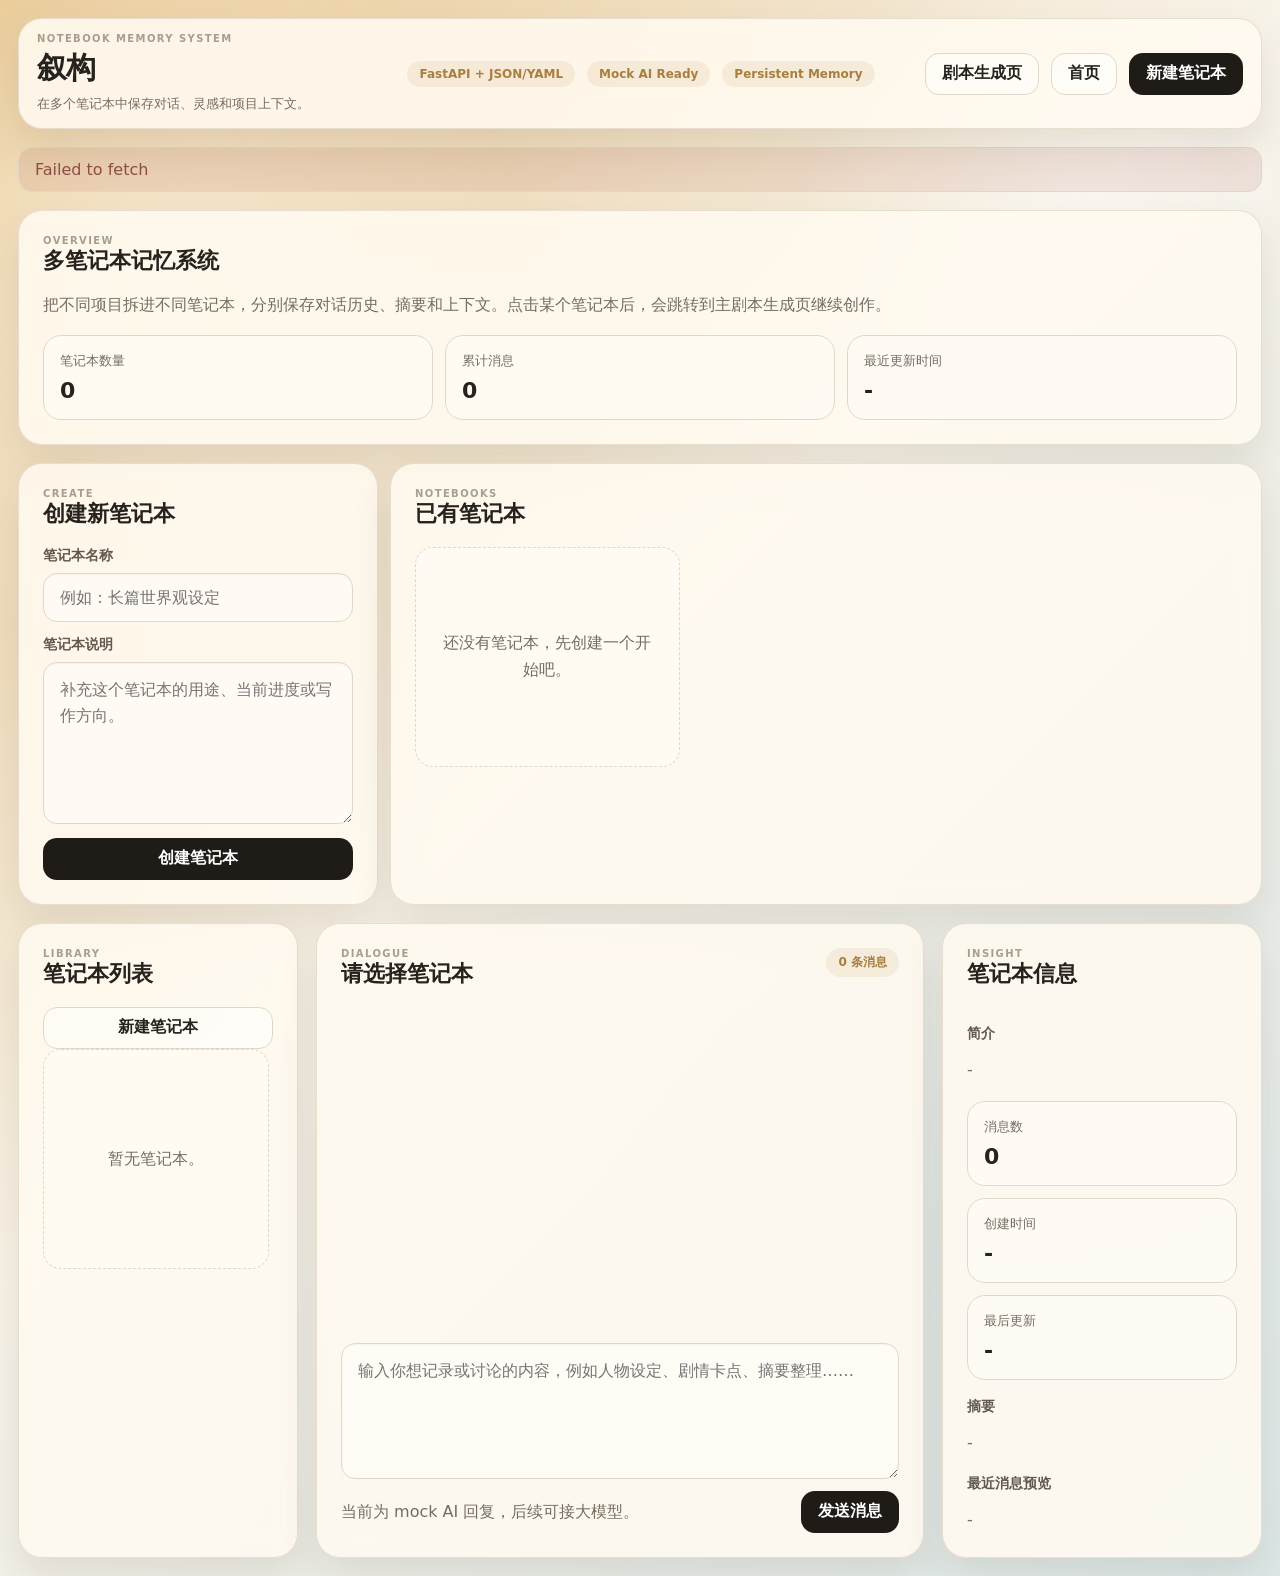
==== frontend/notebook.html @ 4c1ea576 "Add notebook memory flow and polish landing page" ====
<!DOCTYPE html>
<html lang="zh-CN">
<head>
  <meta charset="UTF-8">
  <meta name="viewport" content="width=device-width, initial-scale=1.0">
  <title>叙构 | 多笔记本记忆系统</title>
  <link rel="stylesheet" href="notebook-styles.css">
</head>
<body>
  <div class="page-shell">
    <header class="topbar">
      <div class="brand-block">
        <p class="eyebrow">Notebook Memory System</p>
        <h1>叙构</h1>
        <p class="brand-subtitle">在多个笔记本中保存对话、灵感和项目上下文。</p>
      </div>

      <div class="topbar-center">
        <span class="topbar-pill">FastAPI + JSON/YAML</span>
        <span class="topbar-pill">Mock AI Ready</span>
        <span class="topbar-pill">Persistent Memory</span>
      </div>

      <div class="top-actions">
        <button type="button" class="btn secondary" id="scriptGeneratorBtn">剧本生成页</button>
        <button type="button" class="btn secondary" id="homeBtn">首页</button>
        <button type="button" class="btn primary" id="newNotebookShortcutBtn">新建笔记本</button>
      </div>
    </header>

    <main class="app-main">
      <div class="status-banner info" id="statusBanner">正在加载笔记本列表……</div>

      <section class="home-view" id="homeView">
        <section class="panel hero-panel">
          <div>
            <p class="section-kicker">Overview</p>
            <h2>多笔记本记忆系统</h2>
          </div>
          <p class="muted">把不同项目拆进不同笔记本，分别保存对话历史、摘要和上下文。点击某个笔记本后，会跳转到主剧本生成页继续创作。</p>
          <div class="hero-metrics" id="heroMetrics">
            <article class="metric-card">
              <span>笔记本数量</span>
              <strong id="homeNotebookCount">0</strong>
            </article>
            <article class="metric-card">
              <span>累计消息</span>
              <strong id="homeMessageCount">0</strong>
            </article>
            <article class="metric-card">
              <span>最近更新时间</span>
              <strong id="homeUpdatedAt">-</strong>
            </article>
          </div>
        </section>

        <div class="home-grid">
          <section class="panel create-panel">
            <div class="panel-heading">
              <div>
                <p class="section-kicker">Create</p>
                <h2>创建新笔记本</h2>
              </div>
            </div>

            <form id="createNotebookForm" class="stack-form">
              <label class="field-group">
                <span class="field-label">笔记本名称</span>
                <input id="notebookTitleInput" name="title" type="text" maxlength="80" placeholder="例如：长篇世界观设定">
              </label>

              <label class="field-group">
                <span class="field-label">笔记本说明</span>
                <textarea id="notebookDescriptionInput" name="description" rows="5" maxlength="240" placeholder="补充这个笔记本的用途、当前进度或写作方向。"></textarea>
              </label>

              <button type="submit" class="btn primary full-width" id="createNotebookBtn">创建笔记本</button>
            </form>
          </section>

          <section class="panel notebooks-panel">
            <div class="panel-heading">
              <div>
                <p class="section-kicker">Notebooks</p>
                <h2>已有笔记本</h2>
              </div>
            </div>

            <div class="notebook-grid" id="homeNotebookGrid"></div>
          </section>
        </div>
      </section>

      <section class="workspace-view" id="workspaceView" hidden>
        <aside class="panel sidebar-panel">
          <div class="panel-heading">
            <div>
              <p class="section-kicker">Library</p>
              <h2>笔记本列表</h2>
            </div>
          </div>

          <div class="sidebar-actions">
            <button type="button" class="btn secondary full-width" id="sidebarCreateBtn">新建笔记本</button>
          </div>

          <div class="sidebar-list" id="sidebarNotebookList"></div>
        </aside>

        <section class="panel chat-panel">
          <div class="panel-heading">
            <div>
              <p class="section-kicker">Dialogue</p>
              <h2 id="chatNotebookTitle">请选择笔记本</h2>
            </div>
            <span class="validation-badge" id="chatMessageCount">0 条消息</span>
          </div>

          <div class="chat-stream" id="chatStream"></div>

          <form id="chatComposerForm" class="composer-panel">
            <textarea id="chatInput" rows="4" placeholder="输入你想记录或讨论的内容，例如人物设定、剧情卡点、摘要整理……"></textarea>
            <div class="composer-actions">
              <span class="muted">当前为 mock AI 回复，后续可接大模型。</span>
              <button type="submit" class="btn primary" id="sendMessageBtn">发送消息</button>
            </div>
          </form>
        </section>

        <aside class="panel summary-panel">
          <div class="panel-heading">
            <div>
              <p class="section-kicker">Insight</p>
              <h2>笔记本信息</h2>
            </div>
          </div>

          <div class="summary-block">
            <span class="field-label">简介</span>
            <p class="muted" id="summaryDescription">-</p>
          </div>

          <div class="summary-stats" id="summaryStats">
            <article class="summary-card">
              <span>消息数</span>
              <strong id="summaryMessageCount">0</strong>
            </article>
            <article class="summary-card">
              <span>创建时间</span>
              <strong id="summaryCreatedAt">-</strong>
            </article>
            <article class="summary-card">
              <span>最后更新</span>
              <strong id="summaryUpdatedAt">-</strong>
            </article>
          </div>

          <div class="summary-block">
            <span class="field-label">摘要</span>
            <p class="muted" id="summaryText">-</p>
          </div>

          <div class="summary-block">
            <span class="field-label">最近消息预览</span>
            <p class="muted" id="summaryLastMessage">-</p>
          </div>
        </aside>
      </section>
    </main>
  </div>

  <script src="notebook-app.js"></script>
</body>
</html>
---- frontend/notebook-styles.css ----
:root {
  color-scheme: light;
  font-family: "PingFang SC", "Microsoft YaHei", system-ui, -apple-system, BlinkMacSystemFont, sans-serif;
  --bg-gradient: linear-gradient(135deg, #e9c892 0%, #f8f3e8 45%, #dce8e8 100%);
  --paper: rgba(255, 250, 239, 0.88);
  --paper-strong: rgba(255, 252, 246, 0.94);
  --input-bg: rgba(255, 252, 246, 0.78);
  --border: #e1d7c8;
  --text: #26231f;
  --text-secondary: #746d61;
  --text-muted: #a79e90;
  --accent: #be9250;
  --accent-dark: #a97e3e;
  --primary: #1f1b16;
  --disabled-bg: #e4ded4;
  --disabled-text: #9c9489;
  --success-bg: rgba(190, 146, 80, 0.14);
  --warning-bg: rgba(233, 200, 146, 0.2);
  --error-bg: rgba(164, 86, 72, 0.12);
  --shadow-card: 0 18px 40px rgba(80, 60, 35, 0.12);
  --radius-lg: 24px;
  --radius-md: 18px;
  --radius-sm: 14px;
  --radius-pill: 999px;
}

* {
  box-sizing: border-box;
}

body {
  margin: 0;
  min-height: 100vh;
  color: var(--text);
  background:
    radial-gradient(circle at 12% 18%, rgba(255, 250, 239, 0.55), transparent 22%),
    radial-gradient(circle at 84% 12%, rgba(255, 255, 255, 0.38), transparent 16%),
    radial-gradient(circle at 72% 78%, rgba(220, 232, 232, 0.42), transparent 20%),
    var(--bg-gradient);
}

body::before {
  content: "";
  position: fixed;
  inset: 0;
  pointer-events: none;
  opacity: 0.18;
  background-image:
    radial-gradient(rgba(110, 92, 65, 0.22) 0.7px, transparent 0.7px),
    radial-gradient(rgba(255, 255, 255, 0.3) 0.9px, transparent 0.9px);
  background-position: 0 0, 18px 18px;
  background-size: 24px 24px, 36px 36px;
}

button,
input,
textarea {
  font: inherit;
}

button {
  border: 0;
}

.page-shell {
  position: relative;
  z-index: 1;
  display: flex;
  min-height: 100vh;
  flex-direction: column;
  gap: 18px;
  padding: 18px;
}

.topbar,
.panel {
  border: 1px solid rgba(225, 215, 200, 0.8);
  border-radius: var(--radius-lg);
  background: var(--paper);
  box-shadow: var(--shadow-card);
  backdrop-filter: blur(12px);
}

.topbar {
  display: grid;
  grid-template-columns: minmax(240px, 320px) 1fr auto;
  gap: 18px;
  align-items: center;
  padding: 14px 18px;
}

.brand-block,
.topbar-center,
.top-actions,
.hero-metrics,
.home-grid,
.sidebar-actions,
.composer-actions,
.summary-stats {
  display: flex;
  gap: 12px;
}

.brand-block {
  flex-direction: column;
  gap: 4px;
}

.topbar-center,
.top-actions,
.hero-metrics,
.summary-stats {
  flex-wrap: wrap;
  align-items: center;
}

.topbar-center {
  justify-content: center;
}

.brand-block h1,
.brand-block p,
.panel h2,
.panel p {
  margin: 0;
}

.brand-block h1 {
  font-size: 30px;
  letter-spacing: -0.04em;
}

.brand-subtitle,
.muted {
  color: var(--text-secondary);
  line-height: 1.65;
}

.brand-subtitle {
  font-size: 13px;
}

.eyebrow,
.section-kicker {
  color: var(--text-muted);
  font-size: 10px;
  font-weight: 700;
  letter-spacing: 0.14em;
  text-transform: uppercase;
}

.topbar-pill,
.validation-badge {
  display: inline-flex;
  align-items: center;
  justify-content: center;
  border-radius: var(--radius-pill);
  background: rgba(190, 146, 80, 0.12);
  color: var(--accent-dark);
  padding: 6px 12px;
  font-size: 12px;
  font-weight: 700;
}

.btn {
  display: inline-flex;
  min-height: 42px;
  align-items: center;
  justify-content: center;
  border: 1px solid var(--border);
  border-radius: 14px;
  background: rgba(255, 255, 255, 0.45);
  color: var(--text);
  padding: 0 16px;
  cursor: pointer;
  transition: transform 0.18s ease, box-shadow 0.18s ease, background 0.18s ease;
}

.btn:hover {
  background: rgba(255, 252, 246, 0.92);
  box-shadow: 0 10px 20px rgba(80, 60, 35, 0.08);
  transform: translateY(-1px);
}

.btn.primary {
  border-color: transparent;
  background: var(--primary);
  color: #fff;
  font-weight: 700;
}

.btn.secondary {
  font-weight: 600;
}

.btn:disabled {
  background: var(--disabled-bg);
  color: var(--disabled-text);
  cursor: not-allowed;
  box-shadow: none;
  transform: none;
}

.full-width {
  width: 100%;
}

.app-main {
  display: flex;
  flex: 1 1 auto;
  min-height: 0;
  flex-direction: column;
  gap: 18px;
}

.status-banner {
  border: 1px solid var(--border);
  border-radius: var(--radius-sm);
  background: rgba(255, 252, 246, 0.74);
  padding: 12px 16px;
  color: var(--text-secondary);
}

.status-banner.success {
  background: var(--success-bg);
  color: #7f5c29;
}

.status-banner.warning {
  background: var(--warning-bg);
  color: #866032;
}

.status-banner.error {
  background: var(--error-bg);
  color: #8d4f43;
}

.home-view,
.workspace-view {
  display: flex;
  min-height: 0;
  flex: 1 1 auto;
  flex-direction: column;
  gap: 18px;
}

.workspace-view {
  display: grid;
  grid-template-columns: minmax(240px, 280px) minmax(420px, 1fr) minmax(260px, 320px);
  align-items: stretch;
}

.panel {
  min-width: 0;
  min-height: 0;
  padding: 24px;
}

.panel-heading {
  display: flex;
  align-items: flex-start;
  justify-content: space-between;
  gap: 14px;
  margin-bottom: 18px;
}

.panel h2 {
  font-size: 22px;
  font-weight: 700;
}

.hero-panel {
  display: grid;
  gap: 16px;
}

.hero-metrics {
  display: grid;
  grid-template-columns: repeat(3, minmax(0, 1fr));
}

.metric-card,
.summary-card,
.notebook-card,
.sidebar-item,
.message-bubble {
  border: 1px solid var(--border);
  border-radius: var(--radius-md);
  background: rgba(255, 252, 246, 0.74);
}

.metric-card,
.summary-card {
  padding: 16px;
}

.metric-card span,
.summary-card span {
  display: block;
  color: var(--text-secondary);
  font-size: 13px;
}

.metric-card strong,
.summary-card strong {
  display: block;
  margin-top: 8px;
  font-size: 22px;
}

.home-grid {
  display: grid;
  grid-template-columns: minmax(280px, 360px) 1fr;
  align-items: stretch;
  min-height: 0;
}

.create-panel,
.notebooks-panel,
.sidebar-panel,
.chat-panel,
.summary-panel {
  display: flex;
  min-height: 0;
  flex-direction: column;
}

.stack-form,
.summary-block {
  display: grid;
  gap: 14px;
}

.field-group {
  display: grid;
  gap: 8px;
}

.field-label {
  color: #61594e;
  font-size: 14px;
  font-weight: 600;
}

input,
textarea {
  width: 100%;
  border: 1px solid var(--border);
  border-radius: var(--radius-sm);
  background: var(--input-bg);
  color: var(--text);
  padding: 14px 16px;
  box-shadow: inset 0 1px 2px rgba(0, 0, 0, 0.04);
}

textarea {
  resize: vertical;
  line-height: 1.65;
}

input:focus,
textarea:focus {
  outline: none;
  border-color: var(--accent);
  box-shadow: 0 0 0 4px rgba(190, 146, 80, 0.14);
}

.notebook-grid,
.sidebar-list,
.chat-stream {
  display: grid;
  gap: 12px;
  min-height: 0;
  overflow: auto;
  padding-right: 4px;
}

.notebook-grid {
  flex: 1 1 auto;
  grid-template-columns: repeat(auto-fill, minmax(220px, 1fr));
  max-height: clamp(320px, 58vh, 720px);
  align-content: start;
}

.sidebar-list {
  flex: 1 1 auto;
  max-height: clamp(320px, 62vh, 760px);
  align-content: start;
}

.notebook-card,
.sidebar-item {
  display: grid;
  gap: 10px;
  padding: 16px;
  cursor: pointer;
  transition: transform 0.18s ease, border-color 0.18s ease;
}

.notebook-card:hover,
.sidebar-item:hover,
.sidebar-item.active {
  border-color: var(--accent);
  transform: translateY(-1px);
}

.notebook-card strong,
.sidebar-item strong {
  font-size: 16px;
}

.meta-line {
  color: var(--text-secondary);
  font-size: 13px;
  line-height: 1.55;
}

.chat-stream {
  flex: 1 1 auto;
  align-content: start;
}

.notebook-grid::-webkit-scrollbar,
.sidebar-list::-webkit-scrollbar,
.chat-stream::-webkit-scrollbar {
  width: 10px;
}

.notebook-grid::-webkit-scrollbar-track,
.sidebar-list::-webkit-scrollbar-track,
.chat-stream::-webkit-scrollbar-track {
  border-radius: 999px;
  background: rgba(225, 215, 200, 0.42);
}

.notebook-grid::-webkit-scrollbar-thumb,
.sidebar-list::-webkit-scrollbar-thumb,
.chat-stream::-webkit-scrollbar-thumb {
  border-radius: 999px;
  background: rgba(190, 146, 80, 0.5);
}

.notebook-grid::-webkit-scrollbar-thumb:hover,
.sidebar-list::-webkit-scrollbar-thumb:hover,
.chat-stream::-webkit-scrollbar-thumb:hover {
  background: rgba(169, 126, 62, 0.72);
}

.empty-chat {
  display: grid;
  place-items: center;
  min-height: 220px;
  border: 1px dashed var(--border);
  border-radius: var(--radius-md);
  background: rgba(255, 252, 246, 0.66);
  padding: 24px;
  text-align: center;
}

.message-row {
  display: flex;
}

.message-row.user {
  justify-content: flex-end;
}

.message-bubble {
  max-width: min(720px, 85%);
  padding: 14px 16px;
}

.message-row.user .message-bubble {
  background: rgba(190, 146, 80, 0.14);
}

.message-role {
  display: block;
  margin-bottom: 6px;
  color: var(--accent-dark);
  font-size: 12px;
  font-weight: 700;
  letter-spacing: 0.06em;
  text-transform: uppercase;
}

.message-content {
  margin: 0;
  line-height: 1.7;
  white-space: pre-wrap;
}

.message-time {
  display: block;
  margin-top: 10px;
  color: var(--text-muted);
  font-size: 12px;
}

.composer-panel {
  display: grid;
  gap: 12px;
  margin-top: 18px;
}

.composer-panel textarea {
  min-height: 120px;
}

.composer-actions {
  align-items: center;
  justify-content: space-between;
}

.summary-panel {
  gap: 18px;
}

.summary-stats {
  display: grid;
  grid-template-columns: 1fr;
}

@media (max-width: 1180px) {
  .topbar,
  .workspace-view,
  .home-grid,
  .hero-metrics {
    grid-template-columns: 1fr;
  }

  .topbar-center {
    justify-content: flex-start;
  }
}

@media (max-width: 760px) {
  .page-shell {
    padding: 12px;
  }

  .panel,
  .topbar {
    padding: 18px;
  }

  .top-actions,
  .composer-actions {
    flex-direction: column;
    align-items: stretch;
  }

  .message-bubble {
    max-width: 100%;
  }
}
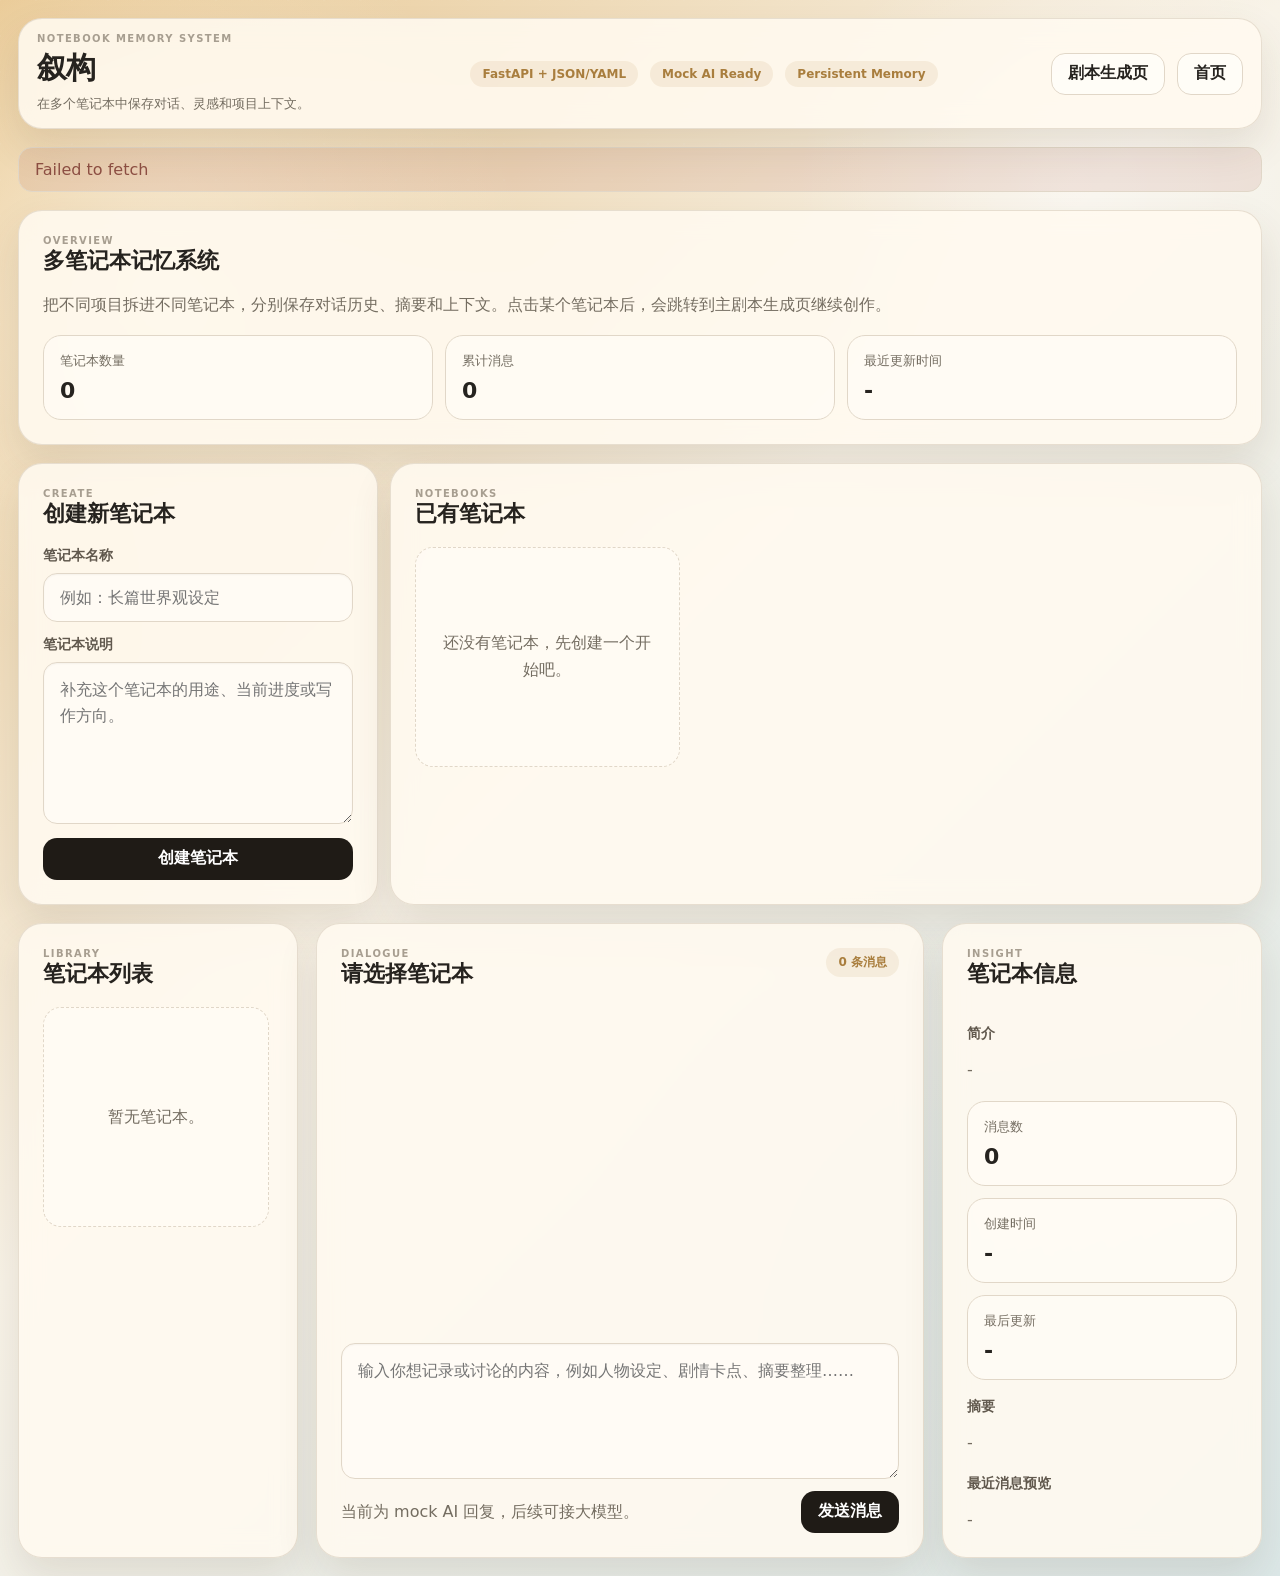
==== commit c322c0e3: "Polish notebook creation flow and ambient audio" ====
--- a/frontend/notebook.html
+++ b/frontend/notebook.html
@@ -4,7 +4,7 @@
   <meta charset="UTF-8">
   <meta name="viewport" content="width=device-width, initial-scale=1.0">
   <title>叙构 | 多笔记本记忆系统</title>
-  <link rel="stylesheet" href="notebook-styles.css">
+  <link rel="stylesheet" href="notebook-styles.css?v=20260607f">
 </head>
 <body>
   <div class="page-shell">
@@ -24,7 +24,6 @@
       <div class="top-actions">
         <button type="button" class="btn secondary" id="scriptGeneratorBtn">剧本生成页</button>
         <button type="button" class="btn secondary" id="homeBtn">首页</button>
-        <button type="button" class="btn primary" id="newNotebookShortcutBtn">新建笔记本</button>
       </div>
     </header>
 
@@ -100,10 +99,6 @@
             </div>
           </div>
 
-          <div class="sidebar-actions">
-            <button type="button" class="btn secondary full-width" id="sidebarCreateBtn">新建笔记本</button>
-          </div>
-
           <div class="sidebar-list" id="sidebarNotebookList"></div>
         </aside>
 
@@ -169,6 +164,7 @@
     </main>
   </div>
 
-  <script src="notebook-app.js"></script>
+  <script src="audio-player.js?v=20260607f"></script>
+  <script src="notebook-app.js?v=20260607f"></script>
 </body>
 </html>
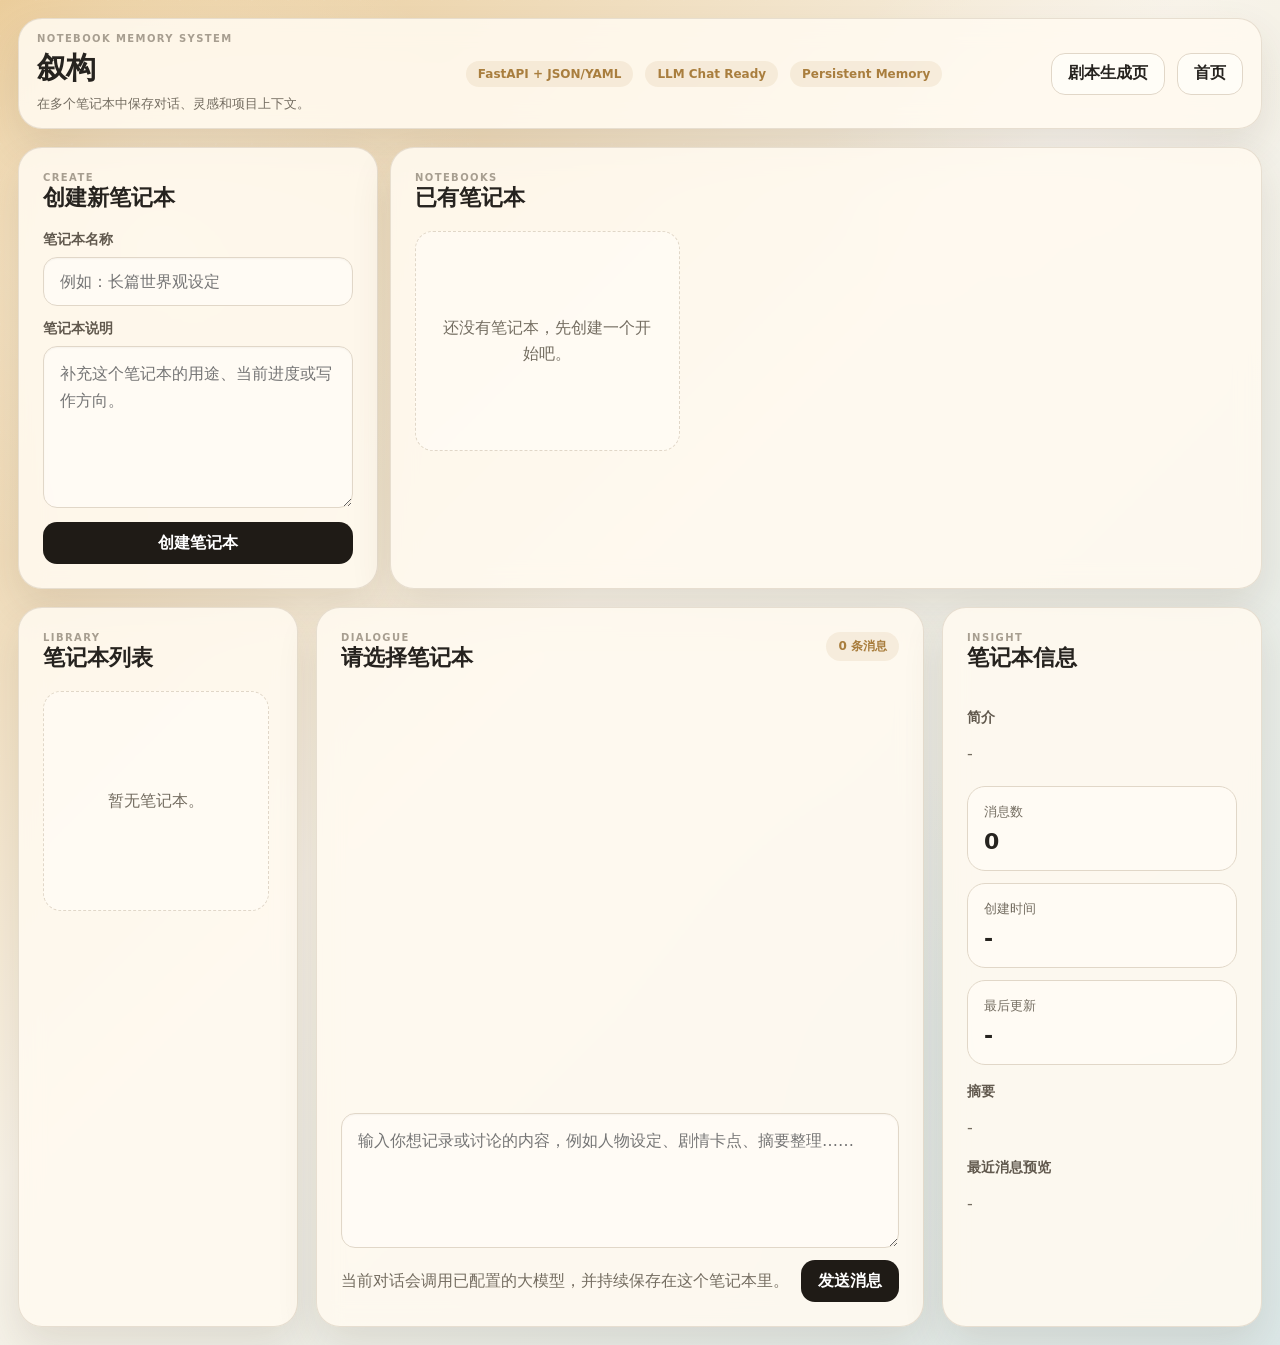
==== commit 66331be8: "增加AI问答助理，能根据剧本直接讨论" ====
--- a/frontend/notebook.html
+++ b/frontend/notebook.html
@@ -4,7 +4,7 @@
   <meta charset="UTF-8">
   <meta name="viewport" content="width=device-width, initial-scale=1.0">
   <title>叙构 | 多笔记本记忆系统</title>
-  <link rel="stylesheet" href="notebook-styles.css?v=20260607f">
+  <link rel="stylesheet" href="notebook-styles.css?v=20260607g">
 </head>
 <body>
   <div class="page-shell">
@@ -17,7 +17,7 @@
 
       <div class="topbar-center">
         <span class="topbar-pill">FastAPI + JSON/YAML</span>
-        <span class="topbar-pill">Mock AI Ready</span>
+        <span class="topbar-pill">LLM Chat Ready</span>
         <span class="topbar-pill">Persistent Memory</span>
       </div>
 
@@ -28,29 +28,8 @@
     </header>
 
     <main class="app-main">
-      <div class="status-banner info" id="statusBanner">正在加载笔记本列表……</div>
-
       <section class="home-view" id="homeView">
         <section class="panel hero-panel">
-          <div>
-            <p class="section-kicker">Overview</p>
-            <h2>多笔记本记忆系统</h2>
-          </div>
-          <p class="muted">把不同项目拆进不同笔记本，分别保存对话历史、摘要和上下文。点击某个笔记本后，会跳转到主剧本生成页继续创作。</p>
-          <div class="hero-metrics" id="heroMetrics">
-            <article class="metric-card">
-              <span>笔记本数量</span>
-              <strong id="homeNotebookCount">0</strong>
-            </article>
-            <article class="metric-card">
-              <span>累计消息</span>
-              <strong id="homeMessageCount">0</strong>
-            </article>
-            <article class="metric-card">
-              <span>最近更新时间</span>
-              <strong id="homeUpdatedAt">-</strong>
-            </article>
-          </div>
         </section>
 
         <div class="home-grid">
@@ -116,7 +95,7 @@
           <form id="chatComposerForm" class="composer-panel">
             <textarea id="chatInput" rows="4" placeholder="输入你想记录或讨论的内容，例如人物设定、剧情卡点、摘要整理……"></textarea>
             <div class="composer-actions">
-              <span class="muted">当前为 mock AI 回复，后续可接大模型。</span>
+              <span class="muted">当前对话会调用已配置的大模型，并持续保存在这个笔记本里。</span>
               <button type="submit" class="btn primary" id="sendMessageBtn">发送消息</button>
             </div>
           </form>
@@ -164,7 +143,7 @@
     </main>
   </div>
 
-  <script src="audio-player.js?v=20260607f"></script>
-  <script src="notebook-app.js?v=20260607f"></script>
+  <script src="audio-player.js?v=20260607g"></script>
+  <script src="notebook-app.js?v=20260607g"></script>
 </body>
 </html>
--- a/frontend/notebook-styles.css
+++ b/frontend/notebook-styles.css
@@ -249,11 +249,15 @@
   display: grid;
   grid-template-columns: minmax(240px, 280px) minmax(420px, 1fr) minmax(260px, 320px);
   align-items: stretch;
+  height: calc(100vh - 180px);
+  min-height: 550px;
 }
 
 .panel {
   min-width: 0;
   min-height: 0;
+  display: flex;
+  flex-direction: column;
   padding: 24px;
 }
 
@@ -271,8 +275,7 @@
 }
 
 .hero-panel {
-  display: grid;
-  gap: 16px;
+  display: none;
 }
 
 .hero-metrics {
@@ -324,6 +327,7 @@
   display: flex;
   min-height: 0;
   flex-direction: column;
+  overflow-y: auto;
 }
 
 .stack-form,
@@ -383,9 +387,11 @@
   align-content: start;
 }
 
-.sidebar-list {
-  flex: 1 1 auto;
-  max-height: clamp(320px, 62vh, 760px);
+.sidebar-list,
+.chat-stream {
+  flex: 1;
+  min-height: 0;
+  overflow-y: auto;
   align-content: start;
 }
 
@@ -414,11 +420,6 @@
   color: var(--text-secondary);
   font-size: 13px;
   line-height: 1.55;
-}
-
-.chat-stream {
-  flex: 1 1 auto;
-  align-content: start;
 }
 
 .notebook-grid::-webkit-scrollbar,
